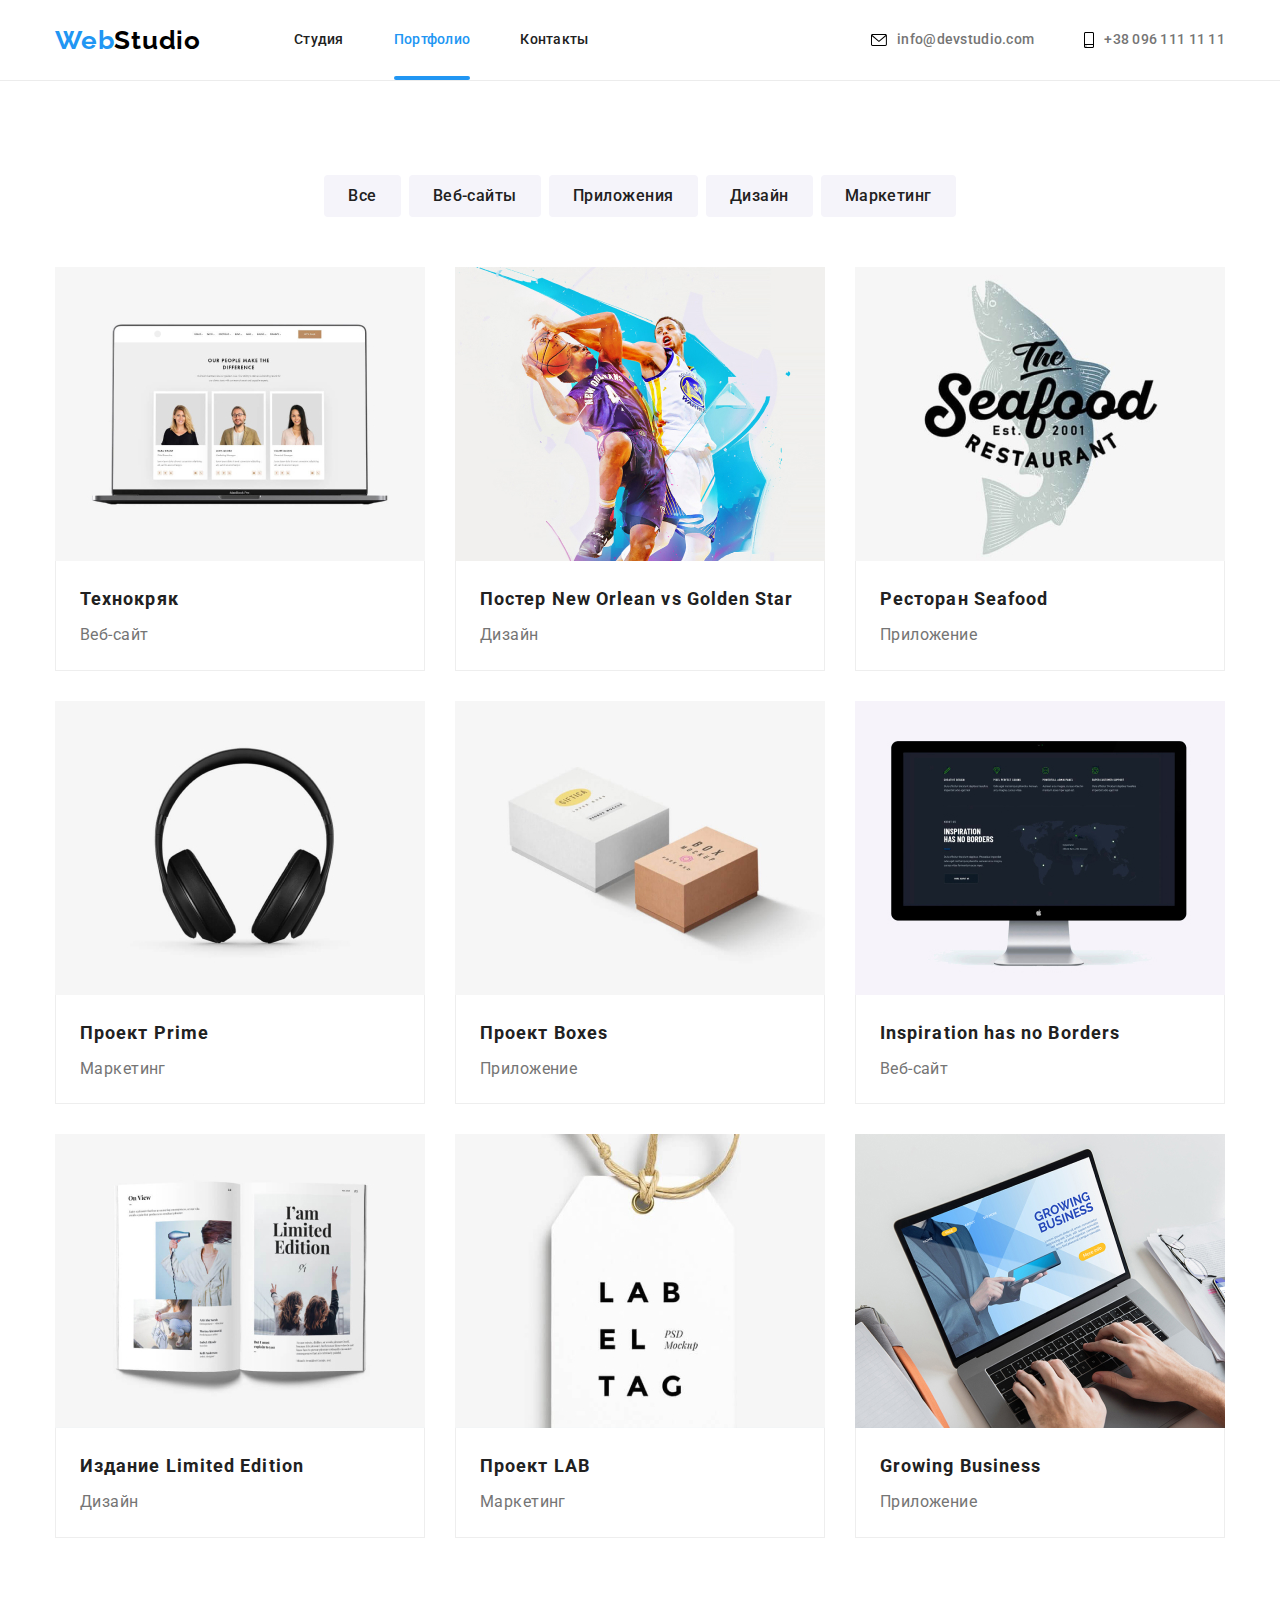
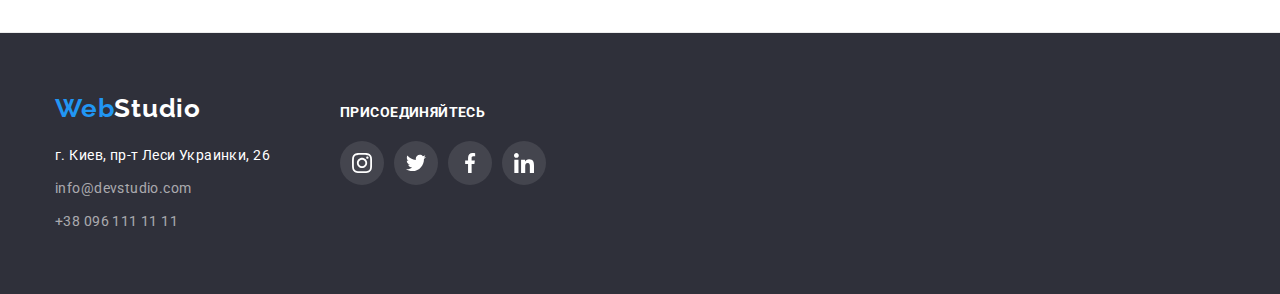
==== portfolio.html @ fcb9ee90 "перенесены рабочие файлы" ====
<!DOCTYPE html>
    <html lang="ru">
        <head>
            <meta charset="UTF-8">
            <meta http-equiv="X-UA-Compatible" content="IE=edge">
            <meta name="viewport" content="width=device-width, initial-scale=1.0">
            <title>WebStudio</title>
            <link href="https://fonts.googleapis.com/css2?family=Raleway:wght@700&family=Roboto:wght@400;500;700;900&display=swap"
                rel="stylesheet">
            <link rel="stylesheet" href="https://cdnjs.cloudflare.com/ajax/libs/modern-normalize/0.2.0/modern-normalize.min.css">
            <link rel="stylesheet" href="./css/styles.css">
        </head>
        <body>
            <!-- шапка страницы -->
            <header class="header portfolio">
                <div class="container">
                    <nav class="nav">
                        <a class="logo" lang="en" href="./index.html"> Web<span class="logo-black">Studio</span></a>
                        <ul class="nav-list list">
                            <li class="nav-item">
                                <a class="nav-link" href="./index.html">Студия</a>
                            </li>
                            <li class="nav-item">
                                <a class="nav-link current" href="./portfolio.html">Портфолио</a>
                            </li>
                            <li class="nav-item">
                                <a class="nav-link" href="">Контакты</a>
                            </li>
                        </ul>
                    </nav>
                    <ul class="contacts-list list">
                        <li class="contacts-item mail">
                            <a class="contacts-link" href="mailto:info@devstudio.com">
                                <svg class="icon-envelope" width="16px" height="12px">
                                    <use href="./images/svg/symbol-defs.svg#icon-envelope"></use>
                                </svg>
                                info@devstudio.com
                            </a>
                        </li>
                        <li class="contacts-item header-phone tel">
                            <a class="contacts-link" href="tel:+380961111111">
                                <svg class="icon-phone" width="10px" height="16px">
                                    <use href="./images/svg/symbol-defs.svg#icon-smartphone"></use>
                                </svg>
                                +38 096 111 11 11
                            </a>
                        </li>
                    </ul>
                </div>
            </header>
            <!-- тело страницы -->
            <main class="portfolio">
                <!-- секция чем мы занимаемся -->
                <section class="section-portfolio section">
                    <div class="container">
                        <h1 class="visually-hidden">Чем мы занимаемся</h1>
                        <ul class="filter-list list">
                            <li class="filter-item">
                                <button class="filter-button" type="button">Все</button>
                            </li>
                            <li class="filter-item">
                                <button class="filter-button" type="button">Веб-сайты</button>
                            </li>
                            <li class="filter-item">
                                <button class="filter-button" type="button">Приложения</button>
                            </li>
                            <li class="filter-item">
                                <button class="filter-button" type="button">Дизайн</button>
                            </li>
                            <li class="filter-item">
                                <button class="filter-button" type="button">Маркетинг</button>
                        </ul>
                        <ul class="type-list list">
                            <li class="type-item">
                                <a class="type-link" href="">
                                    <div class="type-card">
                                        <img class="portfolio-img" src="./images/portfolio/img1.jpg" alt="Ноутбук">
                                        <p class="type-description">Технокряк это современная площадка распространения коронавируса. Компании используют эту платформу для цифрового шпионажа и атак на защищённые сервера конкурентов.</p>
                                    </div>
                                    <div class="type-cover">
                                        <h2 class="type-title">Технокряк</h2>
                                        <p class=type-text>Веб-сайт</p>
                                    </div>
                                </a>
                            </li>
                            <li class="type-item">
                                <a class="type-link" href="">
                                    <div class="type-card">
                                        <img class="portfolio-img" src="./images/portfolio/img2.jpg" alt="Два человека с баскетбольным мячом">
                                        <p class="type-description">Lorem ipsum dolor sit amet consectetur adipisicing elit. Labore, blanditiis!</p>
                                    </div>
                                    <div class="type-cover">
                                        <h2 class="type-title">Постер <span lang="en">New Orlean vs Golden Star</span></h2>
                                        <p class=type-text>Дизайн</p>
                                    </div>
                                </a>
                            </li>
                            <li class="type-item">
                                <a class="type-link" href="">
                                    <div class="type-card">
                                        <img class="portfolio-img" src="./images/portfolio/img3.jpg" alt="Реклама рыбного ресторана">
                                        <p class="type-description">Lorem ipsum dolor sit amet consectetur adipisicing elit. Totam, alias?</p>
                                    </div>
                                    <div class="type-cover">
                                        <h2 class="type-title">Ресторан <span lang="en">Seafood</span></h2>
                                        <p class=type-text>Приложение</p>
                                    </div>
                                </a>
                            </li>
                            <li class="type-item">
                                <a class="type-link" href="">
                                    <div class="type-card">
                                        <img class="portfolio-img" src="./images/portfolio/img4.jpg" alt="Музыкальные наушники">
                                        <p class="type-description">Lorem ipsum dolor sit amet consectetur adipisicing elit. Eligendi, necessitatibus?</p>
                                    </div>
                                    <div class="type-cover">
                                        <h2 class="type-title">Проект <span lang="en">Prime</span></h2>
                                        <p class=type-text>Маркетинг</p>
                                    </div>
                                </a>
                            </li>
                            <li class="type-item">
                                <a class="type-link" href="">
                                    <div class="type-card">
                                        <img class="portfolio-img" src="./images/portfolio/img5.jpg" alt="Два картонные коробки">
                                        <p class="type-description">Lorem ipsum dolor sit amet consectetur adipisicing elit. Iure, repellendus? </p>
                                    </div>
                                    <div class="type-cover">
                                        <h2 class="type-title">Проект <span lang="en">Boxes</span></h2>
                                        <p class=type-text>Приложение</p>
                                    </div>
                                </a>
                            </li>
                            <li class="type-item">
                                <a class="type-link" href="">
                                    <div class="type-card">
                                        <img class="portfolio-img" src="./images/portfolio/img6.jpg" alt="Моноблок">
                                        <p class="type-description">Lorem ipsum, dolor sit amet consectetur adipisicing elit. Deleniti, pariatur?</p>
                                    </div>
                                    <div class="type-cover">
                                        <h2 class="type-title" lang="en">Inspiration has no Borders</h2>
                                        <p class=type-text>Веб-сайт</p>
                                    </div>
                                </a>
                            </li>
                            <li class="type-item">
                                <a class="type-link" href="">
                                    <div class="type-card">
                                        <img class="portfolio-img" src="./images/portfolio/img7.jpg" alt="Развернутая книга">
                                        <p class="type-description">Lorem ipsum dolor sit amet consectetur adipisicing elit. Odio, molestiae.</p>
                                    </div>
                                    <div class="type-cover">
                                        <h2 class="type-title">Издание <span lang="en">Limited Edition</span></h2>
                                        <p class=type-text>Дизайн</p>
                                    </div>
                                </a>
                            </li>
                            <li class="type-item">
                                <a class="type-link" href="">
                                    <div class="type-card">
                                        <img class="portfolio-img" src="./images/portfolio/img8.jpg" alt="Бирка от одежды">
                                        <p class="type-description">Lorem ipsum dolor sit amet consectetur adipisicing elit. Rem, neque?</p>
                                    </div>
                                    <div class="type-cover">
                                        <h2 class="type-title">Проект <span lang="en">LAB</span></h2>
                                        <p class=type-text>Маркетинг</p>
                                    </div>
                                </a>
                            </li>
                            <li class="type-item">
                                <a class="type-link" href="">
                                    <div class="type-card">
                                        <img class="portfolio-img" src="./images/portfolio/img9.jpg" alt="Человек печатает на ноутбуке">
                                        <p class="type-description">lorem10</p>
                                    </div>
                                    <div class="type-cover">
                                        <h2 class="type-title" lang="en">Growing Business</h2>
                                        <p class=type-text>Приложение</p>
                                    </div>
                                </a>
                            </li>
                        </ul>
                    </div>
                </section>
            </main>
            <!-- футер -->
            <footer class="footer">
                <div class="container">
                    <div>
                        <a class="footer-logo logo" lang="en" href="./index.html">Web<span class="logo-white">Studio</span></a>
                        <address>
                            <ul class="footer-contacts list">
                                <li class="footer-item">
                                    <a class="footer-adress" href="https://goo.gl/maps/Vb78Npx7TWDgtV2aA" target="_blank"
                                        rel="noreferrer noopener">г. Киев, пр-т Леси Украинки, 26</a>
                                </li>
                                <li class="footer-item">
                                    <a class="footer-mail" href="mailto:info@devstudio.com">info@devstudio.com</a>
                                </li>
                                <li class="footer-item">
                                    <a class="footer-tel" href="tel:+380961111111">+38 096 111 11 11</a>
                                </li>
                            </ul>
                        </address>
                    </div>
                    <div class="footer-sociale">
                        <h2 class="sociale-title title">Присоединяйтесь</h2>
                        <ul class="sociale-list list">
                            <li class="sociale-item">
                                <a class="sociale-link sociale-link-dark" href="">
                                    <svg class="icon-sociale icon-sociale-white">
                                        <use href="./images/svg/symbol-defs.svg#icon-instagram"></use>
                                    </svg>
                                </a>
                            </li>
                            <li class="sociale-item">
                                <a class="sociale-link sociale-link-dark" href="">
                                    <svg class="icon-sociale icon-sociale-white">
                                        <use href="./images/svg/symbol-defs.svg#icon-twitter"></use>
                                    </svg>
                                </a>
                            </li>
                            <li class="sociale-item">
                                <a class="sociale-link sociale-link-dark" href="">
                                    <svg class="icon-sociale icon-sociale-white">
                                        <use href="./images/svg/symbol-defs.svg#icon-facebook"></use>
                                    </svg>
                                </a>
                            </li>
                            <li class="sociale-item">
                                <a class="sociale-link sociale-link-dark" href="">
                                    <svg class="icon-sociale icon-sociale-white">
                                        <use href="./images/svg/symbol-defs.svg#icon-linkedin"></use>
                                    </svg>
                                </a>
                            </li>
                        </ul>
                    </div>
                </div>
            </footer>
        </body>
    </html>
---- css/styles.css ----
/* переменные****************************************** */
html {
  box-sizing: border-box;
}
*,
*::before,
*::after {
  box-sizing: border-box;
}
:root {
  --title-text-color: #212121;
  --primary-text-color: #757575;
  --accent-color: #2196f3;
}

body {
  font-family: Roboto, sans-serif;
  font-size: 14px;
  line-height: 1.71;
  letter-spacing: 0.03em;
  color: var(--primary-text-color);
}

h1,
h2,
h3,
h4,
h5,
h6,
p,
ul,
ol {
  margin: 0;
  padding: 0;
}

img {
  display: block;
}

.title {
  color: var(--title-text-color);
  font-weight: bold;
  font-size: 36px;
  line-height: 1.16;
}
.list {
  list-style: none;
  margin: 0;
  padding: 0;
}

.container {
  width: 1200px;
  padding-right: 15px;
  padding-left: 15px;
  margin: 0px auto;
}

.section {
  padding-top: 94px;
  padding-bottom: 94px;
}

/* шапка страницы *****************************************/

.header .container {
  background-color: #ffffff;

  display: flex;
  align-items: center;
}
.nav {
  display: flex;
  align-items: center;
}
.nav-list {
  display: flex;
}
.nav-link.current {
  color: var(--accent-color);
}

.nav-item:not(:first-child),
.contacts-item:not(:first-child) {
  margin-left: 50px;
}

.contacts-list {
  display: flex;
}

.contacts-link {
  display: flex;
  align-items: center;
}

.icon-envelope,
.icon-phone {
  margin-right: 10px;

  transition-property: fill;
  transition-duration: 250ms;
  transition-timing-function: cubic-bezier(0.4, 0, 0.2, 1);
}

.icon-envelope:hover,
.icon-envelope:focus {
  fill: var(--accent-color);
}

.icon-phone:hover,
.icon-phone:focus {
  fill: var(--accent-color);
}
/* Список социальных сетей********************* */
.sociale-list {
  display: flex;
}

.sociale-item:not(:first-child) {
  margin-left: 10px;
}

.sociale-link {
  display: flex;
  justify-content: center;
  align-items: center;
  width: 44px;
  height: 44px;
  border-radius: 50%;

  background: rgba(255, 255, 255, 0.1);
}

.icon-sociale {
  width: 20px;
  height: 20px;

  fill: #ffffff;
}

/* лого ***************************************************/
.logo,
.logo-white,
.logo-black {
  font-family: Raleway, sans-serif;
  font-weight: bold;
  font-size: 26px;
  line-height: 1.19;
  letter-spacing: 0.03em;
  text-decoration: none;

  margin-left: 0px;
}

.logo {
  color: var(--accent-color);
}
.logo-white {
  color: #ffffff;
}
.logo-black {
  color: #000000;
}

/* навигация  и контакты INDEX  и PORTFOLIO**************************************/
.nav-list {
  margin-left: 93px;
  justify-content: space-between;
}

.nav-link {
  display: block;
  font-weight: 500;
  font-size: 14px;
  line-height: 1.14;
  letter-spacing: 0.02em;
  color: #212121;
  text-decoration: none;

  transition-property: color;
  transition-duration: 250ms;
  transition-timing-function: cubic-bezier(0.4, 0, 0.2, 1);
  padding-top: 32px;
  padding-bottom: 32px;
}

.nav-link:hover,
.nav-link:focus {
  color: var(--accent-color);
}

.contacts-list {
  font-weight: 500;
  font-size: 14px;
  line-height: 1.14;
  letter-spacing: 0.02em;

  margin-left: auto;
}
.contacts-link,
.type-link {
  color: #757575;
  text-decoration: none;
  transition-property: color;
  transition-duration: 250ms;
  transition-timing-function: cubic-bezier(0.4, 0, 0.2, 1);
}

.contacts-list .contacts-link:hover,
.contacts-list .contacts-link:focus {
  color: var(--accent-color);
}

.contacts-link:hover .icon-envelope,
.contacts-link:focus .icon-envelope,
.contacts-link:hover .icon-phone,
.contacts-link:focus .icon-phone {
  fill: var(--accent-color);
}

.current {
  position: relative;
}
.current::after {
  content: "";
  display: block;
  position: absolute;

  width: 100%;
  height: 4px;

  background: var(--accent-color);
  border-radius: 2px;

  bottom: 0;
}
/* тело страницы ***************************************/
/* банер **************************/
.section-baner {
  max-width: 1600px;

  background-color: #2f303a;
  background-image: linear-gradient(
      rgba(47, 48, 58, 0.4),
      rgba(47, 48, 58, 0.4)
    ),
    url(../images/hero.jpg);
  background-repeat: no-repeat;
  background-position: center;
  background-size: cover;

  padding: 200px 0px;
  margin-left: auto;
  margin-right: auto;
}
.title-baner {
  font-weight: 900;
  font-size: 44px;
  line-height: 1.36;
  text-align: center;
  letter-spacing: 0.06em;
  text-transform: uppercase;
  color: #ffffff;

  margin-bottom: 30px;
  margin-left: auto;
  margin-right: auto;
  width: 696px;
}
.baner-button {
  font-family: inherit;
  font-weight: bold;
  font-size: 16px;
  line-height: 1.87;
  letter-spacing: 0.06em;
  color: #ffffff;
  background: var(--accent-color);

  padding: 10px 32px;
  border-radius: 4px;
  display: block;
  margin-right: auto;
  margin-left: auto;
}
.backdrop {
  position: fixed;
  left: 0px;
  top: 0px;
  width: 100%;
  height: 100%;

  background: rgba(0, 0, 0, 0.2);
  transition-property: opacity, visibility;
  transition-duration: 250ms;
  transition-timing-function: cubic-bezier(0.4, 0, 0.2, 1);
}

.backdrop.is-hidden {
  opacity: 0;
  pointer-events: none;
  visibility: hidden;
}
.modal {
  position: absolute;
  top: 50%;
  left: 50%;
  transform: translate(-50%, -50%);

  min-width: 528px;
  min-height: 581px;

  background-color: #ffffff;
  box-shadow: 0px 1px 3px rgba(0, 0, 0, 0.12), 0px 1px 1px rgba(0, 0, 0, 0.14),
    0px 2px 1px rgba(0, 0, 0, 0.2);
  border-radius: 4px;
}

.close-button {
  position: absolute;
  top: 8px;
  right: 8px;

  display: flex;
  justify-content: center;
  align-items: center;

  width: 30px;
  height: 30px;
  border-radius: 50%;
  border: 1px solid rgba(0, 0, 0, 0.1);
  background-color: transparent;

  cursor: pointer;
}
/* секция преимущества **********************************/
.visually-hidden {
  position: absolute !important;
  clip: rect(1px 1px 1px 1px);
  clip: rect(1px, 1px, 1px, 1px);
  padding: 0 !important;
  border: 0 !important;
  height: 1px !important;
  width: 1px !important;
  overflow: hidden;
}

.advantages-title,
.work-title,
.team-title {
  font-weight: bold;
  font-size: 36px;
  line-height: 1.16;
  letter-spacing: 0.03em;
}

.advantages-title,
.team-title {
  color: var(--title-text-color);
}

.advantages-title {
  font-size: 14px;
  line-height: 1.14;
  text-transform: uppercase;
  margin-bottom: 10px;
}

.advantages-list {
  display: flex;
}

.advantages-item:not(:first-child) {
  margin-left: 30px;
}
.advantages-item {
  width: 270px;
}

.advantages-icon {
  display: flex;
  height: 120px;
  justify-content: center;
  align-items: center;
  background: #f5f4fa;
  border-radius: 4px;
  margin-bottom: 30px;
}

/* чем мы занимаемся************************************ */
.section-works {
  padding-top: 0px;
}
.works-title {
  text-align: center;
  margin-bottom: 50px;
}

.works-list {
  display: flex;
  justify-content: space-between;
}

.works-item {
  position: relative;
}
.works-description {
  position: absolute;
  width: 100%;
  bottom: 0px;

  font-weight: bold;
  font-size: 14px;
  line-height: 1.14;
  text-align: center;
  text-transform: uppercase;

  color: #ffffff;
  background: rgba(47, 48, 58, 0.8);

  padding-top: 27px;
  padding-bottom: 27px;
}
/* секция команда**************************************** */
.section-team {
  background: #f5f4fa;
}
.team-title {
  text-align: center;
  margin-bottom: 50px;
}
.team-list {
  display: flex;
  justify-content: space-between;
}
.team-item {
  text-align: center;
  background: #ffffff;
  box-shadow: 0px 1px 3px rgba(0, 0, 0, 0.12), 0px 1px 1px rgba(0, 0, 0, 0.14),
    0px 2px 1px rgba(0, 0, 0, 0.2);
  border-radius: 0px 0px 4px 4px;
}
.person-title {
  font-weight: 500;
  font-size: 16px;
  line-height: 1.18;
  margin-bottom: 10px;
}
.team-text {
  font-size: 16px;
  line-height: 1.18;
  margin-bottom: 16px;
}

.team-content {
  padding: 30px 0px;
}

.sociale-list-team {
  justify-content: center;
}

.sociale-link-transparent {
  transition-property: background-color;
  transition-duration: 250ms;
  transition-timing-function: cubic-bezier(0.4, 0, 0.2, 1);
}

.sociale-link-transparent:hover,
.sociale-link-transparent:focus {
  background-color: var(--accent-color);
}

.sociale-link-transparent:hover .icon-sociale-grey,
.sociale-link-transparent:focus .icon-sociale-grey {
  fill: #ffffff;
}
.icon-sociale-grey {
  fill: #afb1b8;
  transition-property: fill;
}
/* секция постоянные клиенты***********************************/
.section-clients {
  background: #ffffff;
}

.clients-title {
  text-align: center;
  margin-bottom: 50px;
}

.clients-list {
  display: flex;
  flex-wrap: wrap;
  margin-top: -30px;
  margin-left: -30px;
}

.clients-item {
  flex-basis: calc((100% - 6 * 30px) / 6);
  margin-top: 30px;
  margin-left: 30px;
}
.clients-link {
  display: flex;
  justify-content: center;
  align-items: center;
  width: 170px;
  height: 92px;

  border: 1px solid #afb1b8;
  border-radius: 4px;

  transition-property: border-color;
  transition-duration: 250ms;
  transition-timing-function: cubic-bezier(0.4, 0, 0.2, 1);
}

.clients-link:hover .icon-logo,
.clients-link:focus .icon-logo {
  fill: var(--accent-color);
}

.clients-link:hover,
.clients-link:focus {
  border-color: var(--accent-color);
}

.icon-logo {
  width: 106px;
  height: 60px;
  fill: #afb1b8;
  transition-property: fill;
}

/* подвал страниц INDEX  и PORTFOLIO *******************************************/
.footer {
  left: 0px;
  background: #2f303a;
  padding: 60px 0px;
}

.footer .container {
  display: flex;
}

.footer-item:not(:last-child) {
  margin-bottom: 9px;
}
.footer-adress {
  font-style: normal;
  color: #ffffff;
}

.footer-mail,
.footer-tel {
  font-style: normal;
  color: rgba(255, 255, 255, 0.6);
}

.footer-adress,
.footer-mail,
.footer-tel {
  text-decoration: none;

  transition-property: color;
  transition-duration: 250ms;
  transition-timing-function: cubic-bezier(0.4, 0, 0.2, 1);
}

.footer-adress:hover,
.footer-adress:focus {
  color: var(--accent-color);
}
.footer-mail:hover,
.footer-mail:focus {
  color: var(--accent-color);
}

.footer-tel:hover,
.footer-tel:focus {
  color: var(--accent-color);
}

.footer-logo {
  display: inline-block;
  margin-bottom: 20px;
}

.footer-sociale {
  margin-left: 70px;
}
.sociale-title {
  font-size: 14px;
  line-height: 1.14;
  text-transform: uppercase;
  color: #ffffff;

  margin-bottom: 20px;
  padding-top: 12px;
}

.sociale-link-dark {
  transition-property: background;
  transition-duration: 250ms;
  transition-timing-function: cubic-bezier(0.4, 0, 0.2, 1);
}

.sociale-link-dark:hover,
.sociale-link-dark:focus {
  background: var(--accent-color);
}

/* POTFOLIO********************************************************************* */
.portfolio {
  border-bottom: 1px solid #ececec;
}
.filter-list {
  display: flex;
  justify-content: center;
  margin-bottom: 50px;
}

.filter-button {
  font-family: inherit;
  font-style: normal;
  font-weight: 500;
  font-size: 16px;
  line-height: 1.62;
  text-align: center;
  letter-spacing: 0.03em;
  color: #212121;
  background: #f5f4fa;
  cursor: pointer;

  border-radius: 4px;
  border-color: transparent;
  outline: none;
}

.filter-item:not(:first-child) {
  margin-left: 8px;
}
.filter-button {
  padding: 6px 22px;

  transition-property: background, color, box-shadow;
  transition-duration: 250ms;
  transition-timing-function: cubic-bezier(0.4, 0, 0.2, 1);
}

.filter-button:hover,
.filter-button:focus {
  background: var(--accent-color);
  color: #ffffff;
  box-shadow: 0px 3px 1px rgba(0, 0, 0, 0.1), 0px 1px 2px rgba(0, 0, 0, 0.08),
    0px 2px 2px rgba(0, 0, 0, 0.12);
}

.type-list {
  display: flex;
  flex-wrap: wrap;
  margin-top: -30px;
  margin-left: -30px;
}

.type-item {
  flex-basis: calc((100% - 3 * 30px) / 3);
  margin-top: 30px;
  margin-left: 30px;

  transition-property: box-shadow;
  transition-duration: 250ms;
  transition-timing-function: cubic-bezier(0.4, 0, 0.2, 1);
}
.type-item:hover,
.type-item:focus {
  box-shadow: 0px 3px 1px rgba(0, 0, 0, 0.1), 0px 1px 2px rgba(0, 0, 0, 0.08),
    0px 2px 2px rgba(0, 0, 0, 0.12);
}

.type-item:hover .type-description,
.type-item:focus .type-description {
  transform: translateY(0%);
}

.type-link {
  display: block;

  color: #757575;
  text-decoration: none;
  margin: 0;
  padding: 0;
}

.type-card {
  position: relative;
  overflow: hidden;
}

.portfolio-img {
  display: block;
  width: 100%;
}

.type-description {
  position: absolute;
  top: 0;
  left: 0;
  height: 100%;
  width: 100%;
  overflow: auto;

  transform: translateY(100%);

  color: #ffffff;
  background: rgba(33, 150, 243, 0.9);
  padding-left: 24px;
  padding-top: 63px;
  padding-right: 24px;
  padding-bottom: 63px;

  font-size: 18px;
  line-height: 1.56;

  transition-property: transform;
  transition-duration: 250ms;
  transition-timing-function: cubic-bezier(0.4, 0, 0.2, 1);
}
.type-cover {
  padding-left: 24px;
  padding-right: 24px;
  border-bottom: 1px solid #eeeeee;
  border-right: 1px solid #eeeeee;
  border-left: 1px solid #eeeeee;
  padding-top: 20px;
  padding-bottom: 20px;
}

.type-title {
  color: var(--title-text-color);
  font-weight: bold;
  font-size: 18px;
  line-height: 2;
  letter-spacing: 0.06em;
  margin-bottom: 4px;
  margin-top: 0;
}

.type-text {
  font-size: 16px;
  line-height: 1.8;
  margin-bottom: 0;
  margin-top: 0;
}
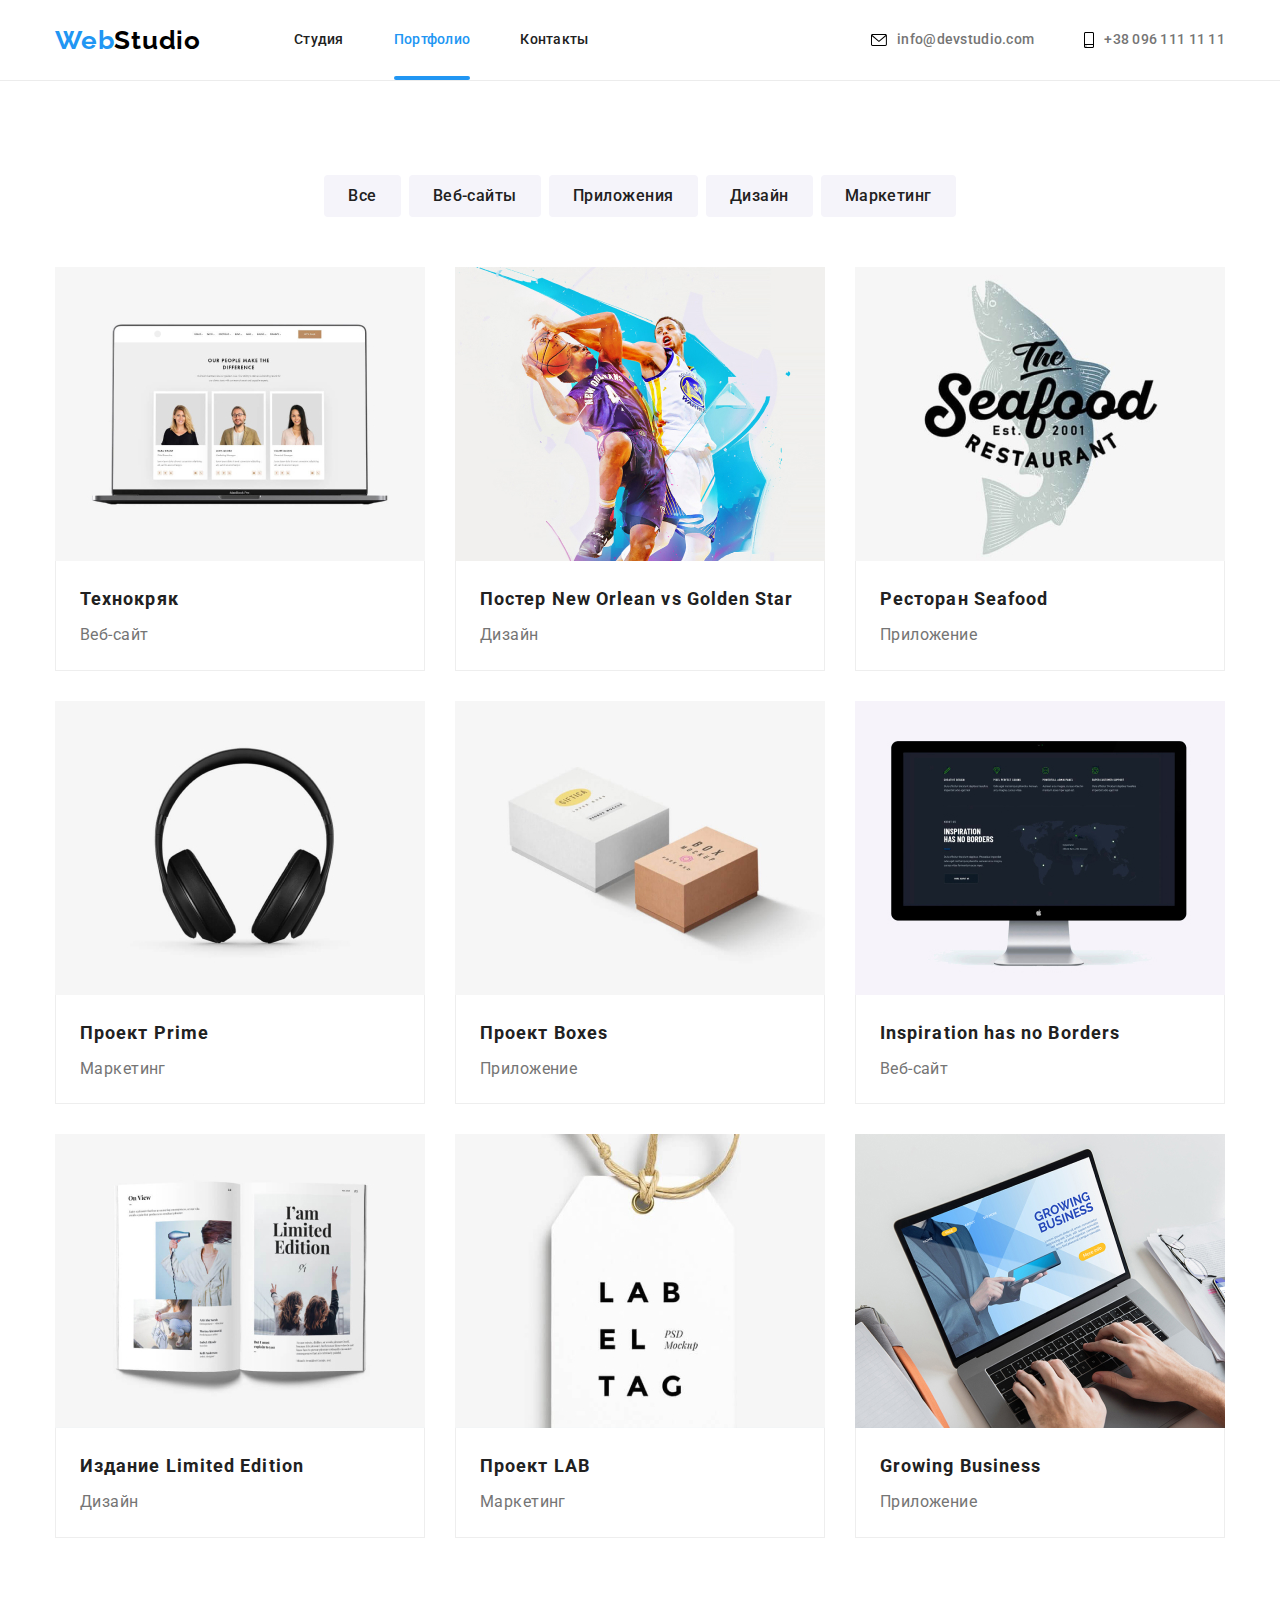
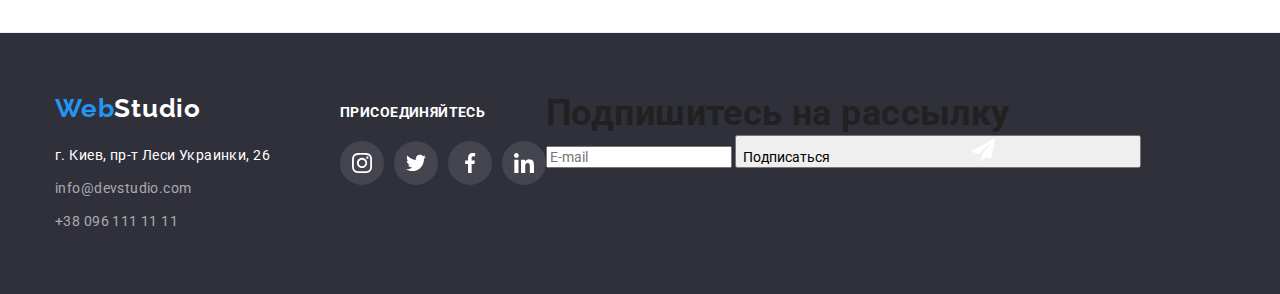
==== commit 47b48e9c: "добавлена форма подписки в футер" ====
--- a/portfolio.html
+++ b/portfolio.html
@@ -236,6 +236,19 @@
                             </li>
                         </ul>
                     </div>
+                    <div class="subscription">
+                        <h2 class="subscription-title title">Подпишитесь на рассылку</h2>
+                        <form name="subscription-form">
+                            <label for="user-email">
+                                <input class="footer-input" type="email" name="email" placeholder="E-mail" />
+                            </label>
+                            <button class="submit-button" type="submit">Подписаться
+                                <svg class="icon-submit width=" 24px" height="24px">
+                                    <use href="./images/svg/symbol-defs.svg#icon-send"></use>
+                                </svg>
+                            </button>
+                        </form>
+                    </div>
                 </div>
             </footer>
         </body>
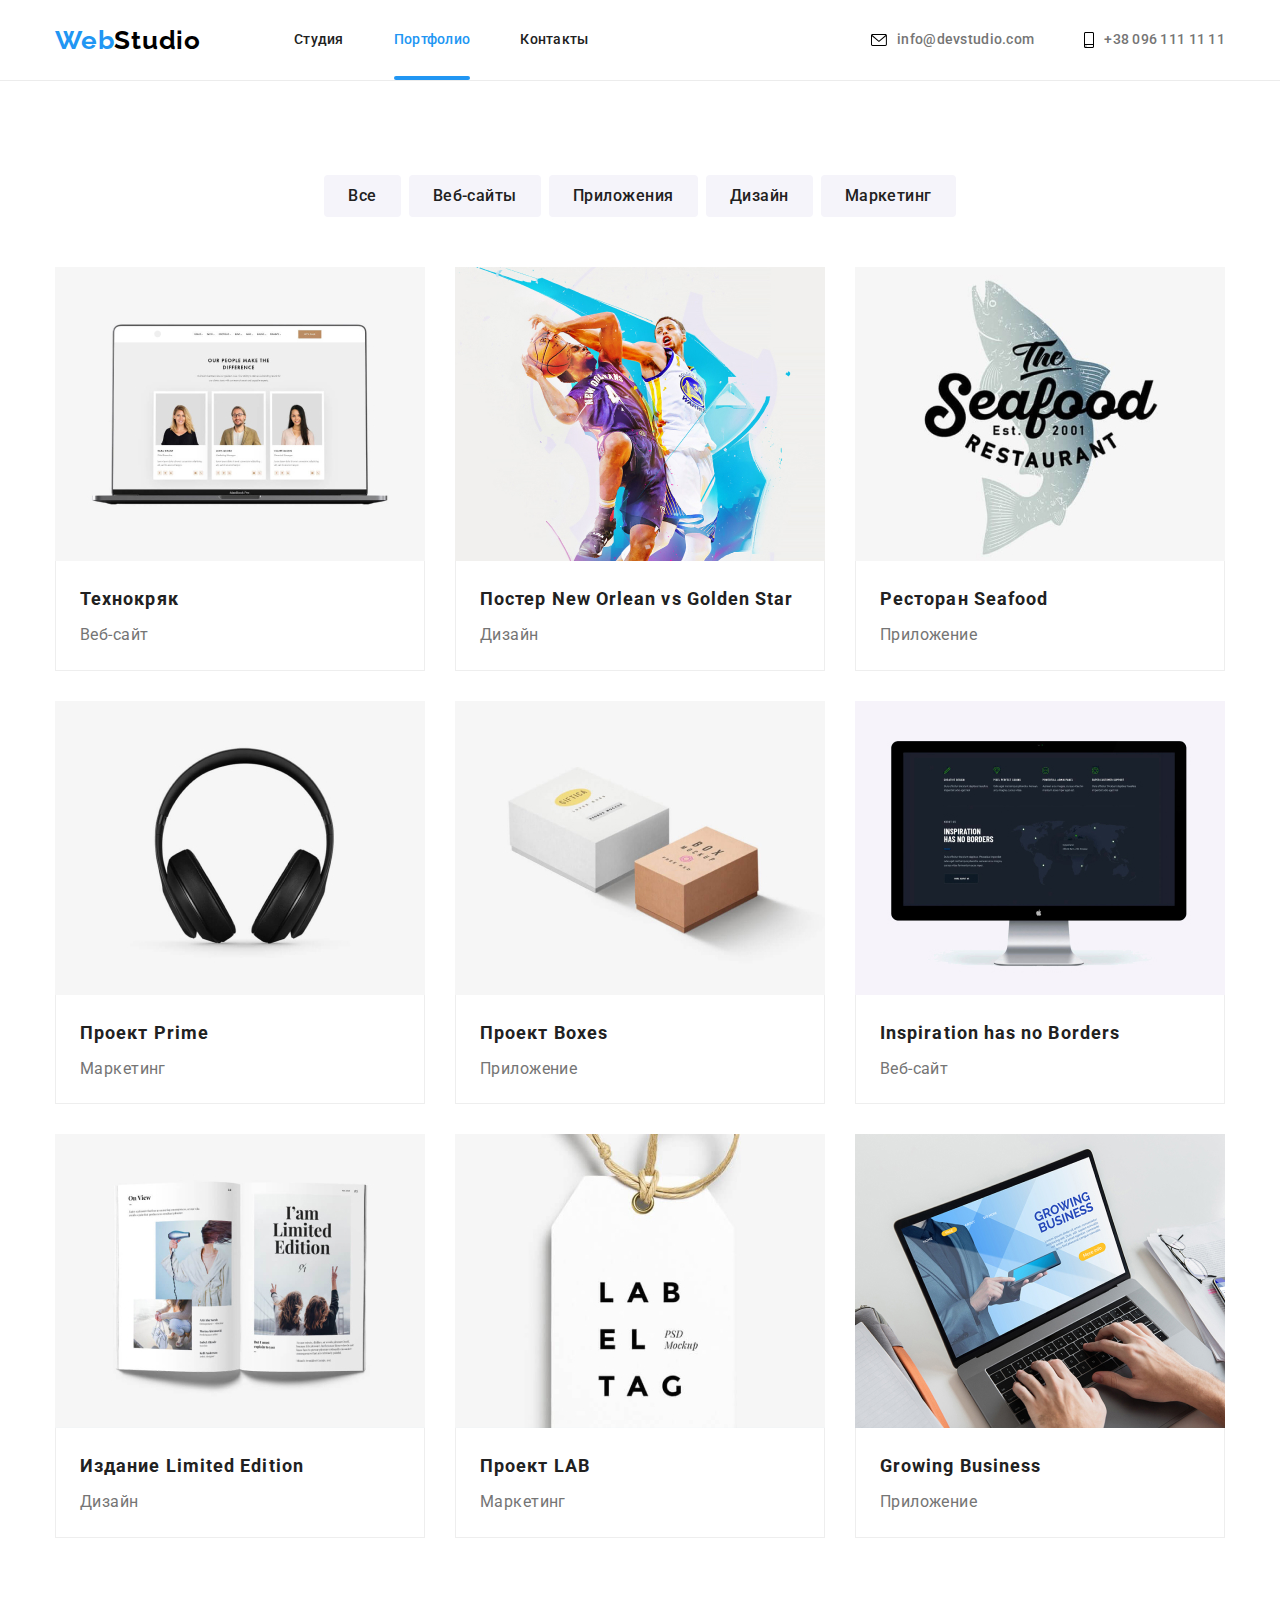
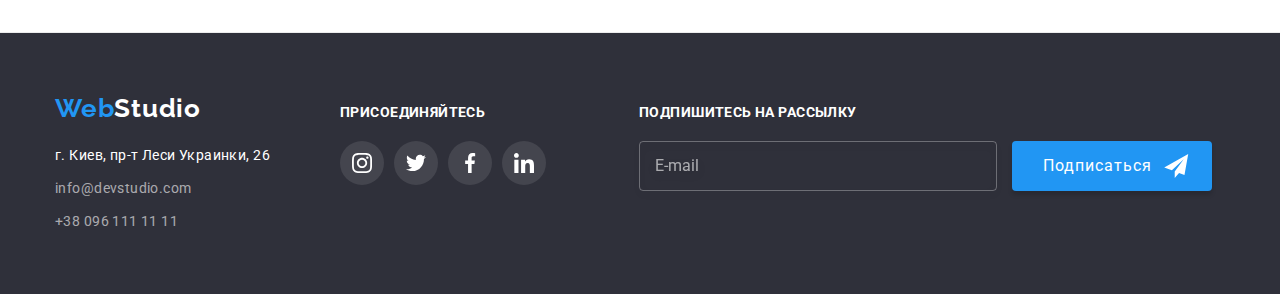
==== commit 2f3c33a6: "выполнена разметка и стилизация формы модального окна" ====
--- a/portfolio.html
+++ b/portfolio.html
@@ -239,10 +239,10 @@
                     <div class="subscription">
                         <h2 class="subscription-title title">Подпишитесь на рассылку</h2>
                         <form name="subscription-form">
-                            <label for="user-email">
+                            <label for="email">
                                 <input class="footer-input" type="email" name="email" placeholder="E-mail" />
                             </label>
-                            <button class="submit-button" type="submit">Подписаться
+                            <button class="footer-submit-button" type="submit">Подписаться
                                 <svg class="icon-submit width=" 24px" height="24px">
                                     <use href="./images/svg/symbol-defs.svg#icon-send"></use>
                                 </svg>
--- a/css/styles.css
+++ b/css/styles.css
@@ -284,6 +284,8 @@
   margin-right: auto;
   margin-left: auto;
 }
+
+/* Модальное окно*************************** */
 .backdrop {
   position: fixed;
   left: 0px;
@@ -333,7 +335,164 @@
   background-color: transparent;
 
   cursor: pointer;
-}
+
+  transition-property: fill;
+  transition-duration: 250ms;
+  transition-timing-function: cubic-bezier(0.4, 0, 0.2, 1);
+}
+
+.close-button:hover,
+.close-button:focus {
+  fill: var(--accent-color);
+}
+
+.modal {
+  padding: 40px;
+}
+.modal-user-form {
+  display: block;
+}
+
+.modal-form-head {
+  font-size: 20px;
+  font-weight: bold;
+  line-height: 1.15;
+  color: #212121;
+
+  margin-bottom: 12px;
+}
+
+.modal-form-type {
+  margin-bottom: 4px;
+
+  font-size: 12px;
+  line-height: 1.16;
+  letter-spacing: 0.01em;
+  color: #757575;
+}
+
+.modal-form-box {
+  position: relative;
+  display: block;
+  margin-bottom: 10px;
+}
+.modal-form-input:focus {
+  border-color: var(--accent-color);
+}
+
+.modal-form-input:focus + .modal-form-icon {
+  fill: var(--accent-color);
+}
+
+.modal-form-input {
+  position: relative;
+  display: block;
+  height: 40px;
+  width: 100%;
+  border: 1px solid rgba(33, 33, 33, 0.2);
+  border-radius: 4px;
+
+  padding-left: 42px;
+  outline: none;
+}
+
+.modal-form-icon {
+  position: absolute;
+  top: 50%;
+  left: 12px;
+  transform: translateY(-50%);
+
+  transition-property: fill;
+  transition-duration: 250ms;
+  transition-timing-function: cubic-bezier(0.4, 0, 0.2, 1);
+}
+
+.modal-form-feedback {
+  width: 100%;
+  height: 120px;
+  padding: 12px 16px;
+  border: 1px solid rgba(33, 33, 33, 0.2);
+  border-radius: 4px;
+  outline: none;
+  resize: none;
+
+  transition-property: border-color;
+  transition-duration: 250ms;
+  transition-timing-function: cubic-bezier(0.4, 0, 0.2, 1);
+}
+
+.modal-form-feedback::placeholder {
+  font-size: 12px;
+  line-height: 1.16;
+  letter-spacing: 0.01em;
+  color: rgba(117, 117, 117, 0.5);
+}
+
+.modal-form-feedback:focus {
+  border-color: var(--accent-color);
+}
+
+.input-label {
+  display: flex;
+  align-items: center;
+  margin-bottom: 30px;
+}
+
+.checkbox-box {
+  width: 15px;
+  height: 15px;
+  border: 2px solid #212121;
+  border-radius: 2px;
+
+  margin-left: 14px;
+}
+
+.modal-form-checkbox:checked + .checkbox-box {
+  background-color: var(--accent-color);
+  background-image: url(../images/svg/iconcheck.svg);
+  background-repeat: no-repeat;
+  background-position: center;
+  background-origin: border-box;
+  border-color: transparent;
+}
+
+.modal-form-checkbox:focus + .checkbox-box {
+  border-color: var(--accent-color);
+}
+
+.modal-form-link {
+  margin-left: 7px;
+}
+
+.contract-link {
+  font-size: 14px;
+  line-height: 1.71;
+  text-decoration-line: underline;
+  color: var(--accent-color);
+}
+
+.modal-submit-button {
+  display: block;
+  padding: 10px 55px;
+
+  width: 200px;
+  height: 50px;
+  font-size: 16px;
+  line-height: 1.87;
+  letter-spacing: 0.06em;
+  color: #ffffff;
+
+  background: #188ce8;
+  box-shadow: 0px 4px 4px rgba(0, 0, 0, 0.15);
+  border-radius: 4px;
+
+  outline: none;
+  cursor: pointer;
+  border: transparent;
+
+  margin: 0 auto;
+}
+
 /* секция преимущества **********************************/
 .visually-hidden {
   position: absolute !important;
@@ -610,6 +769,73 @@
 .sociale-link-dark:hover,
 .sociale-link-dark:focus {
   background: var(--accent-color);
+}
+
+.subscription {
+  margin-left: 93px;
+}
+.subscription-title {
+  font-size: 14px;
+  line-height: 1.14;
+  text-transform: uppercase;
+  color: #ffffff;
+
+  margin-bottom: 20px;
+  padding-top: 12px;
+}
+
+.footer-input {
+  width: 358px;
+  height: 50px;
+
+  background-color: transparent;
+  padding: 15px;
+
+  border: 1px solid rgba(255, 255, 255, 0.3);
+  box-sizing: border-box;
+  filter: drop-shadow(0px 4px 4px rgba(0, 0, 0, 0.15));
+  border-radius: 4px;
+  outline: none;
+
+  color: #ffffff;
+}
+
+.footer-input:focus {
+  border-color: var(--accent-color);
+
+  transition-property: border-color;
+  transition-duration: 250ms;
+  transition-timing-function: cubic-bezier(0.4, 0, 0.2, 1);
+}
+
+.footer-input::placeholder {
+  font-size: 16px;
+  line-height: 1.25;
+  color: rgba(255, 255, 255, 0.6);
+}
+.footer-submit-button {
+  display: inline-flex;
+  align-items: center;
+  text-align: center;
+
+  width: 200px;
+  height: 50px;
+  font-size: 16px;
+  line-height: 1.87;
+  letter-spacing: 0.06em;
+
+  padding: 10px;
+  padding-left: 29px;
+  margin-left: 12px;
+
+  background: var(--accent-color);
+  color: #ffffff;
+  box-shadow: 0px 4px 4px rgba(0, 0, 0, 0.15);
+  border-radius: 4px;
+  border-color: transparent;
+
+  cursor: pointer;
+  outline: none;
 }
 
 /* POTFOLIO********************************************************************* */
